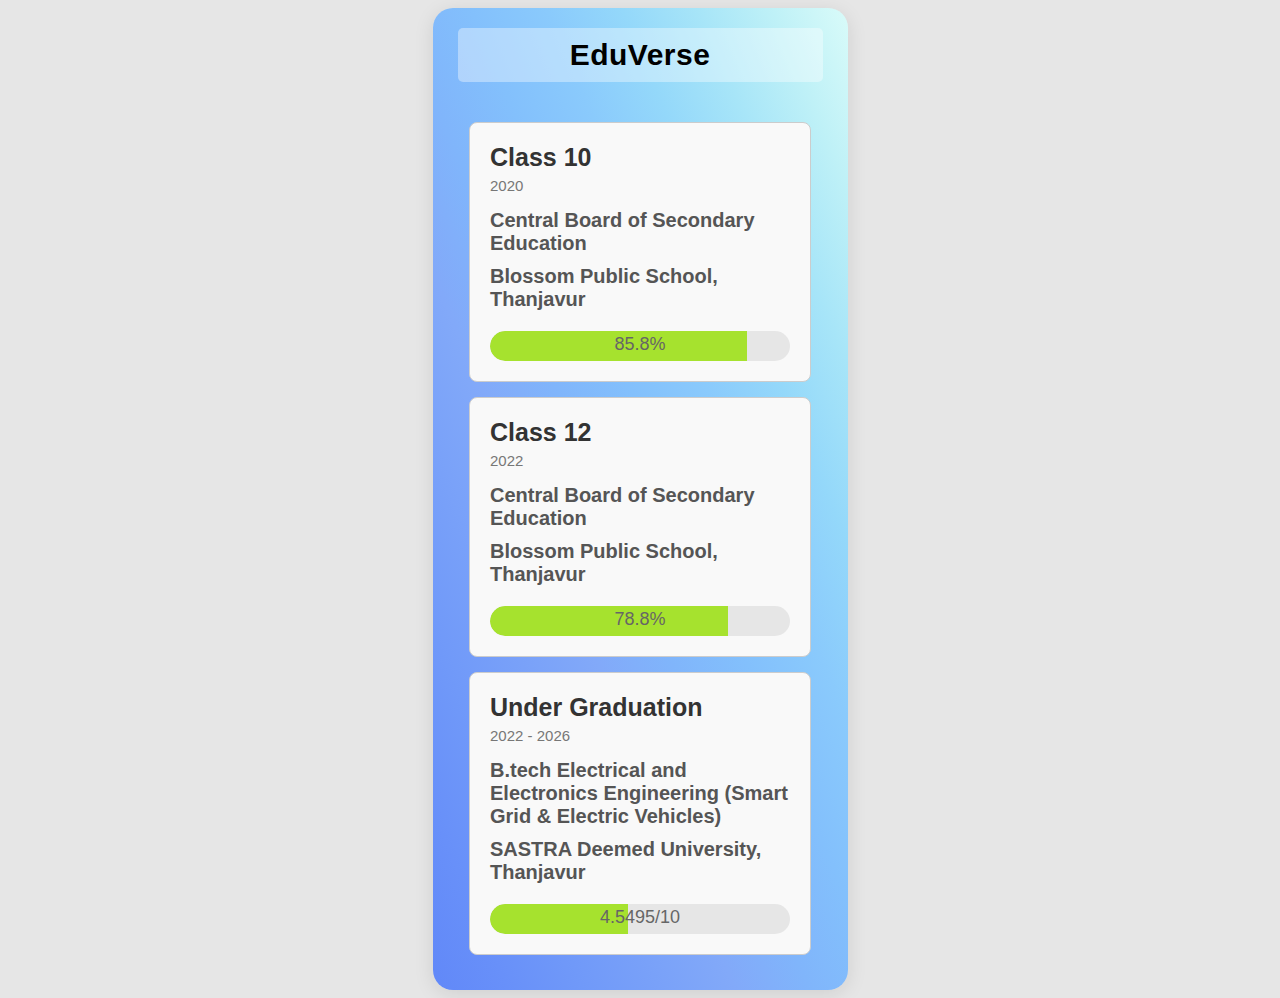
==== edu.html @ 2b957795 "Add files via upload" ====
<!DOCTYPE html>
<html lang="en">
   <head>
      <meta charset="UTF-8">
      <meta name="viewport" content="width=device-width, initial-scale=1.0">
      <title>Arunesh's Portfolio</title>
      <link rel="icon" href="assets/title.png">
      <link rel="stylesheet" href="edu.css">
   </head>
   <body>
      <div class="container">
         <div class="heading">
            <h1>EduVerse</h1>
         </div>
         <div class="stg">
            <h2>Class 10</h2>
            <p>2020</p>
            <h4>Central Board of Secondary Education</h4>
            <h4>Blossom Public School, Thanjavur</h4>
            <div class="mark">
               <div class="bar1"></div>
               <div class="percentage">85.8%</div>
            </div>
         </div>
         <div class="stg">
            <h2>Class 12</h2>
            <p>2022</p>
            <h4>Central Board of Secondary Education</h4>
            <h4>Blossom Public School, Thanjavur</h4>
            <div class="mark">
               <div class="bar2"></div>
               <div class="percentage">78.8%</div>
            </div>
         </div>
         <div class="stg">
            <h2>Under Graduation</h2>
            <p>2022 - 2026</p>
            <h5>B.tech Electrical and Electronics Engineering (Smart Grid & Electric Vehicles)</h5>
            <h4>SASTRA Deemed University, Thanjavur</h4>
            <div class="mark">
               <div class="bar3"></div>
               <div class="percentage">4.5495/10</div>
            </div>
         </div>
      </div>
   </body>
</html>
---- edu.css ----
{
    margin: 0;
    padding: 0;
    box-sizing: border-box;
}
body {
    background-color: #e6e6e6;
    display: flex;
    justify-content: center;
    align-items: center;
    height: fit-content;
}
.container {
    margin: 0 auto; 
    padding: 20px;
    font-family: 'Arial', sans-serif; 
    width: 375px;
	height: 100%;
    background-image: linear-gradient(to right top, #6188f8, #6890f9, #7099f9, #79a1f9, #82a9f9, #80b5fb, #83c0fc, #8acafc, #94d8fa, #a7e5f8, #bff1f7, #d9fbf9);	box-shadow: 0 4px 20px rgba(0, 0, 0, 0.1);
	overflow: hidden;
	display: flex;
	flex-direction: column;
	align-items: center;
    border-radius: 20px;
}

.heading {
    text-align: center; 
    margin-bottom: 40px; 
	width: 365px;
	padding-top: 5px;
	padding-bottom: 5px;
	background-color: rgba(255, 255, 255, 0.377);
	border-radius: 5px;
}

.heading h1 {
    font-size: 30px;
    color: linear-gradient(to bottom, #ff6363, #ff7877, #ff8c8b, #ff9f9f, #ffb2b2);
    text-align: center;
	margin: 0;
	padding: 5px 0;
	letter-spacing: 0.5px;
	font-family: inherit;
}

.stg {
    background: #f9f9f9; 
    width: 300px;
    border: 1px solid #ccc; 
    border-radius: 8px; 
    padding: 20px; 
    margin-bottom: 15px;
}
.stg h2 {
    font-size: 25px; 
    color: #333;
    margin-top: 0;
    margin-bottom: 5px;
 }

.stg p {
    font-size: 15px; 
    margin-top: 0;
    color: #777; 
}

.stg h4, .stg h5 {
    font-size: 20px; 
    color: #555; 
    margin-top: 10px; 
    margin-bottom: 0;
}


.mark {
    margin-top: 20px; /* Space above the mark section */
    display: flex; /* Flexbox for alignment */
    align-items: center; /* Center items vertically */

    
    position: relative;
    width: 100%;
    height: 30px;
    background: #e6e6e6;
    border-radius: 15px;
    overflow: hidden;
    
}

.bar1 {
	position: absolute;
	top: 0;
	left: 0;
	width: 85.8%;
	height: 100%;
	background: #a6e22e;
	border-radius: 15px 0 0 15px;
}
.bar2 {
	position: absolute;
	top: 0;
	left: 0;
	width: 79.4%;
	height: 100%;
	background: #a6e22e;
	border-radius: 15px 0 0 15px;
}
.bar3 {
	position: absolute;
	top: 0;
	left: 0;
	width: 45.9%;
	height: 100%;
	background: #a6e22e;
	border-radius: 15px 0 0 15px;
}

.percentage {
	position: absolute;
	top: 50%;
    margin-bottom: 2px;
    padding-bottom: 4px;
	left: 50%;
	transform: translate(-50%, -50%);
	font-size: 18px;
	color: #666;
}

/* Responsive design */
@media (max-width: 768px) {
    .heading h1 {
        font-size: 2.5rem; /* Smaller font size for smaller screens */
    }

    .stg h2 {
        font-size: 1.8rem; /* Smaller font size for class */
    }

    .stg p, .stg h4, .stg h5 {
        font-size: 1rem; /* Smaller font size for additional text */
    }
}

@media (max-width: 480px) {
    .heading h1 {
        font-size: 2rem; /* Further reduction in font size */
    }

    .stg h2 {
        font-size: 1.6rem; /* Further reduction in class font size */
    }

    .stg p, .stg h4, .stg h5 {
        font-size: 0.9rem; /* Further reduction in additional text font size */
    }

    .mark {
        flex-direction: column; /* Stack items vertically on smaller screens */
        align-items: flex-start; /* Align items to the left */
    }

    .percentage {
        margin-left: 0; /* Remove margin for percentage */
        margin-top: 5px; /* Space above percentage */
    }
}
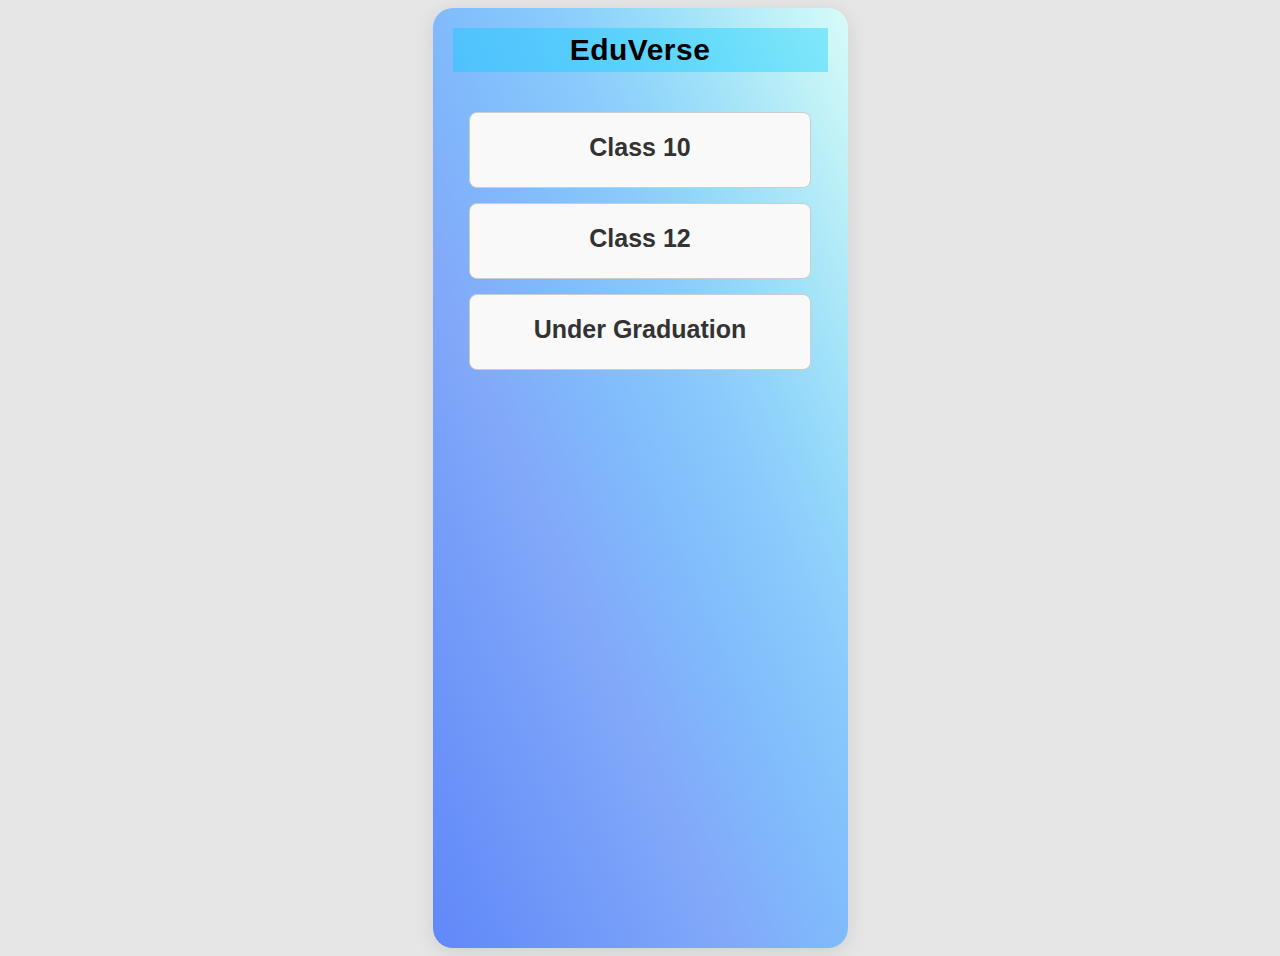
==== commit 08db1908: "Add files via upload" ====
--- a/edu.html
+++ b/edu.html
@@ -13,34 +13,42 @@
             <h1>EduVerse</h1>
          </div>
          <div class="stg">
-            <h2>Class 10</h2>
-            <p>2020</p>
-            <h4>Central Board of Secondary Education</h4>
-            <h4>Blossom Public School, Thanjavur</h4>
+            <details>
+               <summary><h2>Class 10</h2></summary>
+               <p>2020</p>
+               <h5>Central Board of Secondary Education</h5>
+               <h4>Blossom Public School, Thanjavur</h4>
             <div class="mark">
                <div class="bar1"></div>
                <div class="percentage">85.8%</div>
             </div>
+         </details>
          </div>
          <div class="stg">
-            <h2>Class 12</h2>
+            <details>
+               <summary><h2>Class 12</h2></summary>
             <p>2022</p>
-            <h4>Central Board of Secondary Education</h4>
+            <h5>Central Board of Secondary Education</h5>
             <h4>Blossom Public School, Thanjavur</h4>
             <div class="mark">
                <div class="bar2"></div>
                <div class="percentage">78.8%</div>
             </div>
+            </details>
+            
          </div>
          <div class="stg">
-            <h2>Under Graduation</h2>
-            <p>2022 - 2026</p>
-            <h5>B.tech Electrical and Electronics Engineering (Smart Grid & Electric Vehicles)</h5>
-            <h4>SASTRA Deemed University, Thanjavur</h4>
-            <div class="mark">
+            <details>
+               <summary><h2>Under Graduation</h2></summary>
+               <p>2022 - 2026</p>
+               <h5>B.Tech Electrical and Electronics Engineering (Smart Grid & Electric Vehicles)</h5>
+               <h4>SASTRA Deemed University, Thanjavur</h4>
+               <div class="mark">
                <div class="bar3"></div>
                <div class="percentage">4.5495/10</div>
             </div>
+            </details>
+            
          </div>
       </div>
    </body>
--- a/edu.css
+++ b/edu.css
@@ -15,7 +15,7 @@
     padding: 20px;
     font-family: 'Arial', sans-serif; 
     width: 375px;
-	height: 100%;
+    min-height: 100vh;
     background-image: linear-gradient(to right top, #6188f8, #6890f9, #7099f9, #79a1f9, #82a9f9, #80b5fb, #83c0fc, #8acafc, #94d8fa, #a7e5f8, #bff1f7, #d9fbf9);	box-shadow: 0 4px 20px rgba(0, 0, 0, 0.1);
 	overflow: hidden;
 	display: flex;
@@ -27,11 +27,10 @@
 .heading {
     text-align: center; 
     margin-bottom: 40px; 
-	width: 365px;
-	padding-top: 5px;
-	padding-bottom: 5px;
-	background-color: rgba(255, 255, 255, 0.377);
-	border-radius: 5px;
+	width: 100%;
+	
+	background-color: rgba(0, 204, 255, 0.377);
+	border-radius: 0;
 }
 
 .heading h1 {
@@ -55,28 +54,35 @@
 .stg h2 {
     font-size: 25px; 
     color: #333;
+    text-align: center;
     margin-top: 0;
     margin-bottom: 5px;
  }
 
-.stg p {
+ .stg p {
     font-size: 15px; 
     margin-top: 0;
+    text-align: center;
     color: #777; 
 }
 
-.stg h4, .stg h5 {
+.stg h4 {
+    font-size: 18px; 
+    color: #555; 
+    margin-top: 10px; 
+    margin-bottom: 0;
+}
+.stg h5 {
     font-size: 20px; 
     color: #555; 
     margin-top: 10px; 
     margin-bottom: 0;
 }
 
-
 .mark {
-    margin-top: 20px; /* Space above the mark section */
-    display: flex; /* Flexbox for alignment */
-    align-items: center; /* Center items vertically */
+    margin-top: 20px; 
+    display: flex; 
+    align-items: center; 
 
     
     position: relative;
@@ -123,45 +129,11 @@
     padding-bottom: 4px;
 	left: 50%;
 	transform: translate(-50%, -50%);
-	font-size: 18px;
-	color: #666;
+	font-size: 15px;
+	color: #000000;
+}
+details summary {
+    list-style: none;
+    cursor: pointer; 
 }
 
-/* Responsive design */
-@media (max-width: 768px) {
-    .heading h1 {
-        font-size: 2.5rem; /* Smaller font size for smaller screens */
-    }
-
-    .stg h2 {
-        font-size: 1.8rem; /* Smaller font size for class */
-    }
-
-    .stg p, .stg h4, .stg h5 {
-        font-size: 1rem; /* Smaller font size for additional text */
-    }
-}
-
-@media (max-width: 480px) {
-    .heading h1 {
-        font-size: 2rem; /* Further reduction in font size */
-    }
-
-    .stg h2 {
-        font-size: 1.6rem; /* Further reduction in class font size */
-    }
-
-    .stg p, .stg h4, .stg h5 {
-        font-size: 0.9rem; /* Further reduction in additional text font size */
-    }
-
-    .mark {
-        flex-direction: column; /* Stack items vertically on smaller screens */
-        align-items: flex-start; /* Align items to the left */
-    }
-
-    .percentage {
-        margin-left: 0; /* Remove margin for percentage */
-        margin-top: 5px; /* Space above percentage */
-    }
-}